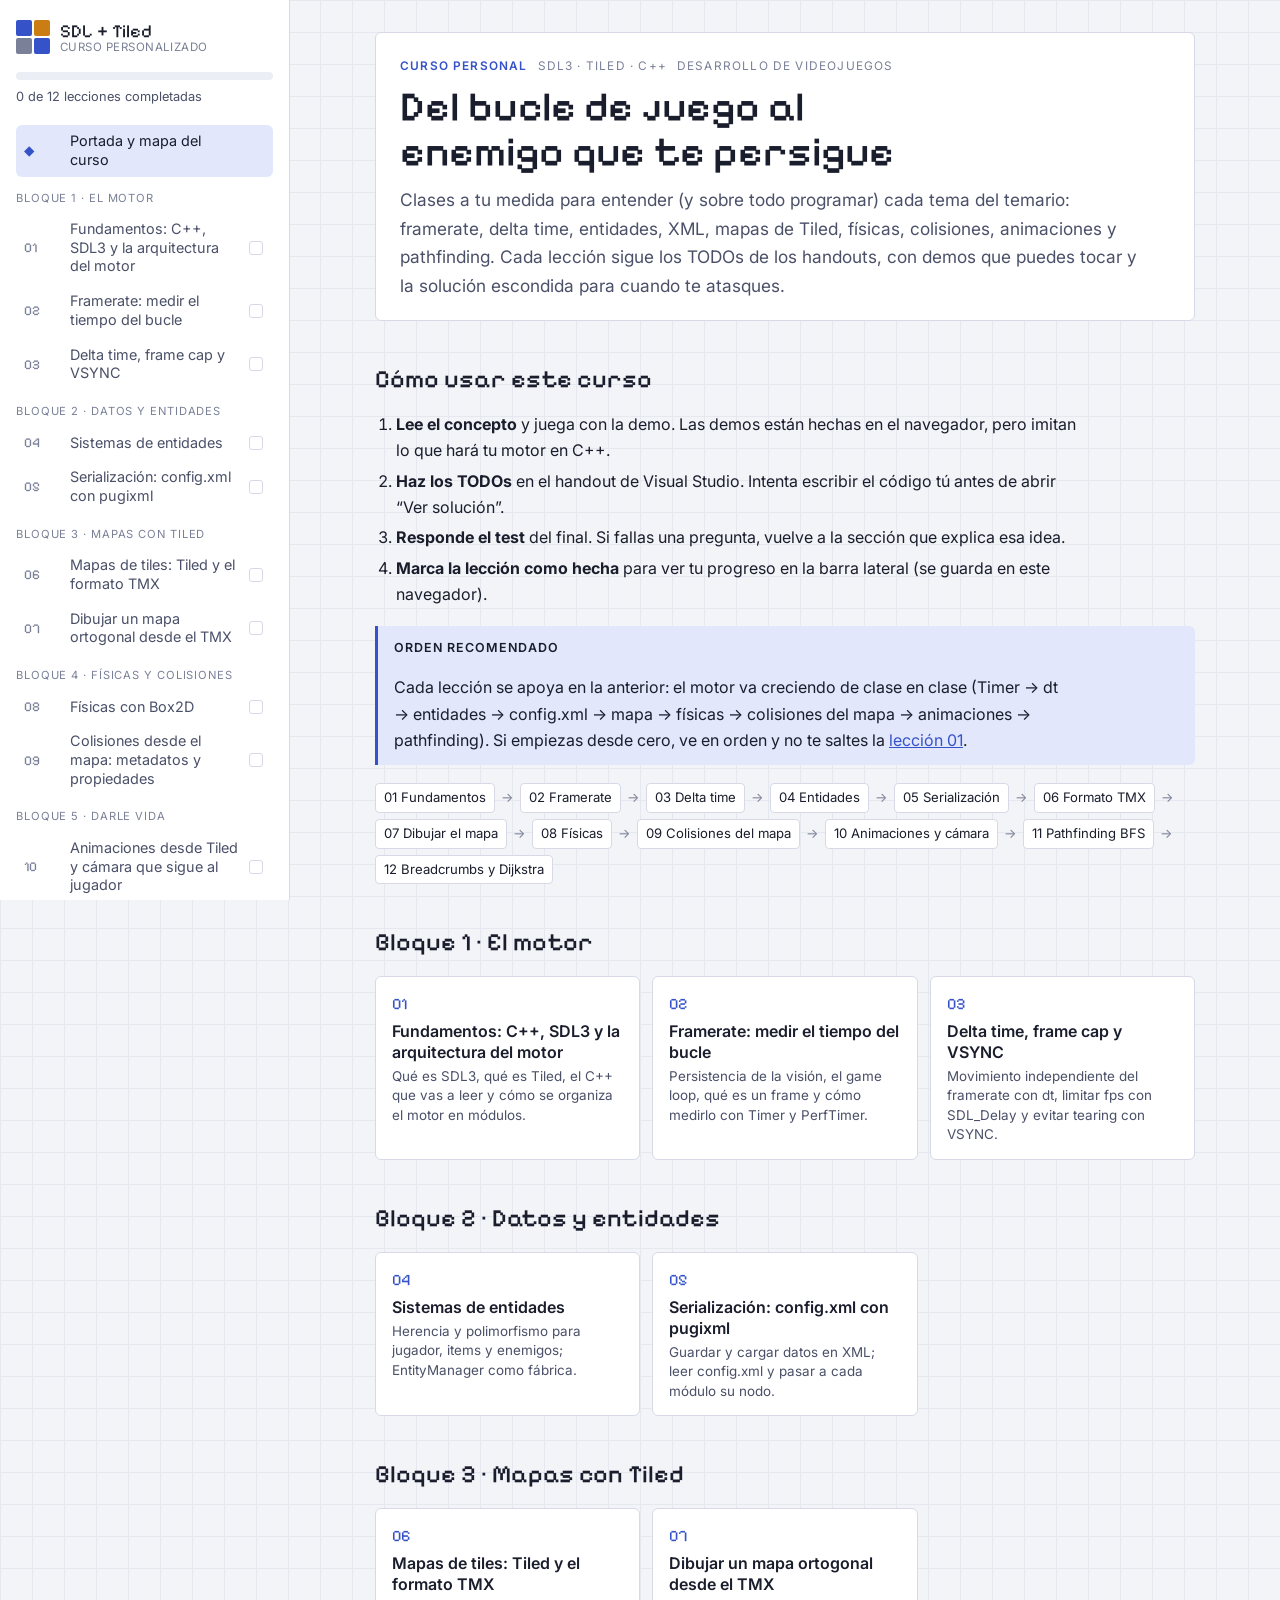
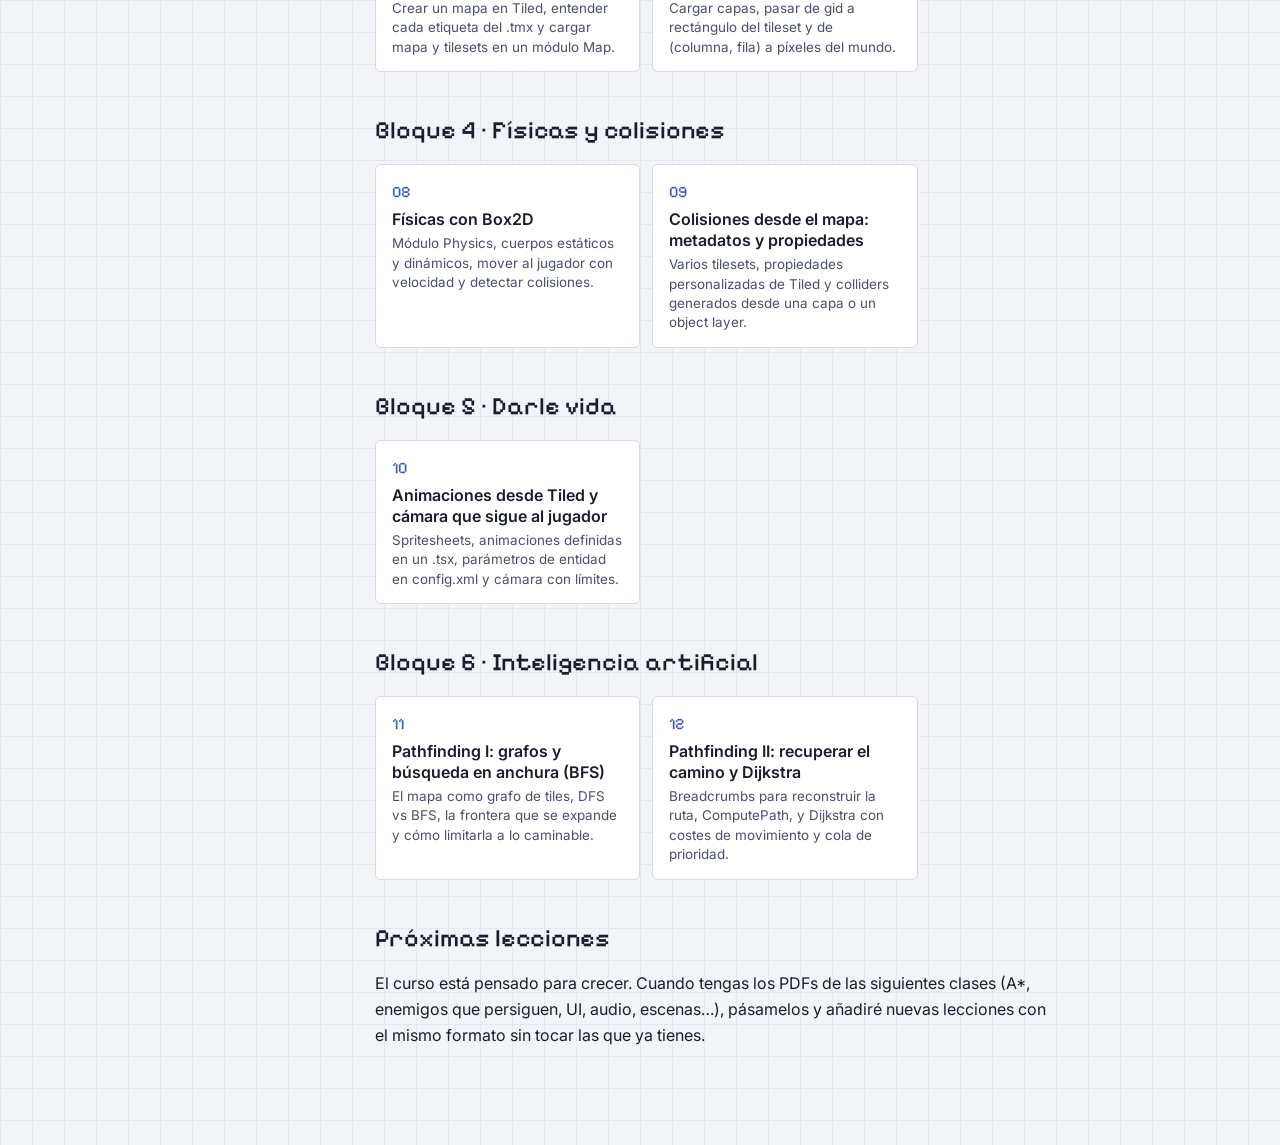
==== index.html @ 7355e134 "Curso web interactivo de SDL3 + Tiled (lecciones 01-12) Web estática con 12 lecciones basadas en el " ====
<!doctype html>
<html lang="es">
<head>
<meta charset="utf-8">
<meta name="viewport" content="width=device-width, initial-scale=1, viewport-fit=cover">
<title>Curso SDL + Tiled</title>
<meta name="claude:viewport-fit-sides" content="cover">
<link rel="preconnect" href="https://fonts.googleapis.com">
<link rel="preconnect" href="https://fonts.gstatic.com" crossorigin>
<link rel="stylesheet" href="https://fonts.googleapis.com/css2?family=Inter:wght@400;500;600;700&family=JetBrains+Mono:wght@400;600&family=Pixelify+Sans:wght@400;500&display=swap">
<link rel="stylesheet" href="css/estilo.css">
</head>
<body>
<div class="mobile-bar">
  <button type="button" class="btn" id="menu-btn" aria-label="Abrir temario">☰ Temario</button>
  <span class="brand-name">SDL + Tiled</span>
</div>
<div class="app">
  <aside class="side" id="side">
    <a class="brand" href="#inicio">
      <span class="brand-mark" aria-hidden="true"><i></i><i></i><i></i><i></i></span>
      <span class="brand-name">SDL + Tiled<small>CURSO PERSONALIZADO</small></span>
    </a>
    <div class="progress-box">
      <div class="bar"><span id="prog-bar"></span></div>
      <span id="prog-txt"></span>
    </div>
    <nav aria-label="Temario"><ul class="toc" id="toc"></ul></nav>
    <div class="side-foot">
      <button type="button" class="btn" id="theme-btn">Cambiar tema</button>
      <button type="button" class="btn" id="reset-btn">Reiniciar progreso</button>
    </div>
  </aside>
  <main class="main"><div class="page" id="page"></div></main>
</div>

<script src="js/nucleo.js"></script>
<script src="js/pathfinding_demo.js"></script>
<!-- Lecciones: añade aquí las nuevas en orden -->
<script src="lecciones/L01_fundamentos.js"></script>
<script src="lecciones/L02_framerate.js"></script>
<script src="lecciones/L03_deltatime.js"></script>
<script src="lecciones/L04_entidades.js"></script>
<script src="lecciones/L05_serializacion.js"></script>
<script src="lecciones/L06_tmx.js"></script>
<script src="lecciones/L07_dibujar_mapa.js"></script>
<script src="lecciones/L08_fisicas.js"></script>
<script src="lecciones/L09_colisiones_mapa.js"></script>
<script src="lecciones/L10_animaciones_camara.js"></script>
<script src="lecciones/L11_bfs.js"></script>
<script src="lecciones/L12_dijkstra.js"></script>
</body>
</html>
---- css/estilo.css ----
/* Layout: barra lateral con el temario (como el panel de capas de Tiled) + columna de lectura.
   Fondo con rejilla de 32px que recuerda a un mapa de tiles. */
:root {
  --bg: #f3f4f8;
  --bg-grid: #e6e8f0;
  --surface: #ffffff;
  --surface-2: #eceef5;
  --ink: #1a1e2c;
  --ink-2: #4a5068;
  --ink-3: #7a8097;
  --line: #d7dae6;
  --accent: #3552c8;
  --accent-ink: #ffffff;
  --accent-soft: #e2e7fb;
  --amber: #c97d12;
  --amber-soft: #fbefd9;
  --ok: #1f8a4c;
  --ok-soft: #dcf2e4;
  --bad: #c0392b;
  --bad-soft: #f9e1de;
  --code-bg: #1d2130;
  --code-ink: #e3e6f0;
  --code-com: #7f88a6;
  --code-kw: #8fb3ff;
  --code-ty: #7fd6c2;
  --code-str: #f2c27b;
  --code-num: #f59e8b;
  --code-fn: #d5b8ff;
  --code-pp: #f08bb4;
  --font-display: "Pixelify Sans", "Space Grotesk", system-ui, sans-serif;
  --font-body: "Inter", system-ui, -apple-system, "Segoe UI", sans-serif;
  --font-mono: "JetBrains Mono", ui-monospace, "Cascadia Code", Consolas, monospace;
  --radius: 6px;
  --side-w: 290px;
}
@media (prefers-color-scheme: dark) {
  :root:not([data-theme="light"]) {
    --bg: #12141c; --bg-grid: #1a1d28; --surface: #1a1d28; --surface-2: #232736;
    --ink: #e7e9f2; --ink-2: #b2b7cb; --ink-3: #7f8499; --line: #2e3345;
    --accent: #7e95ff; --accent-ink: #10131c; --accent-soft: #252c4d;
    --amber: #f0b44c; --amber-soft: #3a2f1a; --ok: #4cc782; --ok-soft: #173325;
    --bad: #f07b6e; --bad-soft: #3a1f1d; --code-bg: #0d0f15;
    color-scheme: dark;
  }
}
:root[data-theme="dark"] {
  --bg: #12141c; --bg-grid: #1a1d28; --surface: #1a1d28; --surface-2: #232736;
  --ink: #e7e9f2; --ink-2: #b2b7cb; --ink-3: #7f8499; --line: #2e3345;
  --accent: #7e95ff; --accent-ink: #10131c; --accent-soft: #252c4d;
  --amber: #f0b44c; --amber-soft: #3a2f1a; --ok: #4cc782; --ok-soft: #173325;
  --bad: #f07b6e; --bad-soft: #3a1f1d; --code-bg: #0d0f15;
  color-scheme: dark;
}

* { box-sizing: border-box; }
html, body { margin: 0; }
body {
  background-color: var(--bg);
  background-image:
    linear-gradient(var(--bg-grid) 1px, transparent 1px),
    linear-gradient(90deg, var(--bg-grid) 1px, transparent 1px);
  background-size: 32px 32px;
  color: var(--ink);
  font-family: var(--font-body);
  font-size: 16px;
  line-height: 1.65;
}
body::before {
  content: ""; position: fixed; inset: 0 0 auto; height: env(safe-area-inset-top, 0px);
  z-index: 50; background: var(--surface);
}
a { color: var(--accent); }
:focus-visible { outline: 2px solid var(--accent); outline-offset: 2px; }

/* ---------- Estructura ---------- */
.app { display: grid; grid-template-columns: var(--side-w) minmax(0, 1fr); min-height: 100vh; }
.side {
  position: sticky; top: env(safe-area-inset-top, 0px); height: 100vh; overflow-y: auto;
  background: var(--surface); border-right: 1px solid var(--line);
  padding-block: 20px; padding-left: max(16px, env(safe-area-inset-left, 0px)); padding-right: 16px;
  display: flex; flex-direction: column; gap: 18px;
}
.brand { display: flex; align-items: center; gap: 10px; text-decoration: none; color: var(--ink); }
.brand-mark {
  width: 34px; height: 34px; flex: none; display: grid; grid-template-columns: repeat(2, 1fr); gap: 2px;
}
.brand-mark i { background: var(--accent); border-radius: 2px; }
.brand-mark i:nth-child(2) { background: var(--amber); }
.brand-mark i:nth-child(3) { background: var(--ink-3); }
.brand-name { font-family: var(--font-display); font-size: 1.15rem; line-height: 1.1; }
.brand-name small { display: block; font-family: var(--font-body); font-size: .72rem; color: var(--ink-3); letter-spacing: .04em; }

.progress-box { display: grid; gap: 6px; font-size: .8rem; color: var(--ink-2); }
.bar { height: 8px; background: var(--surface-2); border-radius: 99px; overflow: hidden; }
.bar > span { display: block; height: 100%; background: var(--accent); width: 0; transition: width .3s; }

.toc { list-style: none; margin: 0; padding: 0; display: grid; gap: 2px; }
.toc-group { font-size: .7rem; text-transform: uppercase; letter-spacing: .08em; color: var(--ink-3); margin: 10px 0 4px; }
.toc a {
  display: grid; grid-template-columns: 38px minmax(0, 1fr) 16px; align-items: center; gap: 8px;
  padding: 7px 8px; border-radius: var(--radius); text-decoration: none; color: var(--ink-2); font-size: .9rem; line-height: 1.3;
}
.toc a:hover { background: var(--surface-2); color: var(--ink); }
.toc a.active { background: var(--accent-soft); color: var(--ink); }
.toc .num { font-family: var(--font-display); font-size: .85rem; color: var(--ink-3); }
.toc a.active .num { color: var(--accent); }
.toc .check { width: 14px; height: 14px; border: 1.5px solid var(--line); border-radius: 3px; }
.toc a.done .check { background: var(--ok); border-color: var(--ok); }
.side-foot { margin-top: auto; display: flex; gap: 8px; flex-wrap: wrap; }

.btn {
  font: inherit; font-size: .85rem; cursor: pointer; border-radius: var(--radius);
  border: 1px solid var(--line); background: var(--surface); color: var(--ink); padding: 6px 12px;
  display: inline-flex; align-items: center; gap: 6px; text-decoration: none; line-height: 1.3;
}
.btn:hover { border-color: var(--accent); }
.btn.primary { background: var(--accent); color: var(--accent-ink); border-color: var(--accent); }
.btn.on { background: var(--accent-soft); border-color: var(--accent); }
.btn:disabled { opacity: .45; cursor: default; }

.main { min-width: 0; padding-block: 32px 80px; padding-left: max(16px, env(safe-area-inset-left, 0px)); padding-right: max(16px, env(safe-area-inset-right, 0px)); }
.page { max-width: 820px; margin: 0 auto; }
.mobile-bar { display: none; }

/* ---------- Tipografía de la lección ---------- */
.lesson-head { background: var(--surface); border: 1px solid var(--line); border-radius: var(--radius); padding: 24px 24px 20px; margin-bottom: 28px; }
.eyebrow { font-size: .74rem; letter-spacing: .1em; text-transform: uppercase; color: var(--ink-3); display: flex; gap: 10px; flex-wrap: wrap; }
.eyebrow b { color: var(--accent); font-weight: 600; }
h1 { font-family: var(--font-display); font-weight: 500; font-size: clamp(1.9rem, 4vw, 2.6rem); line-height: 1.1; margin: 8px 0 10px; text-wrap: balance; }
h2 { font-family: var(--font-display); font-weight: 500; font-size: 1.55rem; line-height: 1.2; margin: 44px 0 10px; text-wrap: balance; }
h3 { font-size: 1.08rem; margin: 26px 0 6px; text-wrap: balance; }
.lead { font-size: 1.08rem; color: var(--ink-2); margin: 0; max-width: 65ch; }
.page p, .page li { max-width: 68ch; }
.page ul, .page ol { padding-left: 1.3em; }
.page li + li { margin-top: 4px; }
code { overflow-wrap: anywhere; font-family: var(--font-mono); font-size: .88em; background: var(--surface-2); padding: 1px 5px; border-radius: 4px; }
kbd { font-family: var(--font-mono); font-size: .8em; border: 1px solid var(--line); border-bottom-width: 2px; border-radius: 4px; padding: 0 5px; background: var(--surface); }
.goals { display: grid; grid-template-columns: repeat(auto-fit, minmax(220px, 1fr)); gap: 10px; margin-top: 18px; padding: 0; list-style: none; }
.goals li { margin: 0; font-size: .9rem; color: var(--ink-2); padding-left: 22px; position: relative; max-width: none; }
.goals li::before { content: ""; position: absolute; left: 0; top: .45em; width: 10px; height: 10px; background: var(--accent); border-radius: 2px; }

/* ---------- Bloques ---------- */
.note { border-left: 3px solid var(--accent); background: var(--accent-soft); padding: 12px 16px; border-radius: 0 var(--radius) var(--radius) 0; margin: 18px 0; }
.note.warn { border-color: var(--amber); background: var(--amber-soft); }
.note.game { border-color: var(--ok); background: var(--ok-soft); }
.note > :first-child { margin-top: 0; } .note > :last-child { margin-bottom: 0; }
.note-title { font-weight: 600; font-size: .78rem; letter-spacing: .08em; text-transform: uppercase; display: block; margin-bottom: 4px; }

.code { margin: 16px 0; border-radius: var(--radius); overflow: hidden; background: var(--code-bg); }
.code-head { display: flex; justify-content: space-between; align-items: center; gap: 8px; padding: 6px 12px; font-family: var(--font-mono); font-size: .75rem; color: var(--code-com); border-bottom: 1px solid rgba(255,255,255,.07); }
.code-head button { font: inherit; background: none; border: 1px solid rgba(255,255,255,.15); color: var(--code-ink); border-radius: 4px; padding: 2px 8px; cursor: pointer; }
.code pre { margin: 0; padding: 14px 16px; overflow-x: auto; color: var(--code-ink); font-family: var(--font-mono); font-size: .84rem; line-height: 1.6; tab-size: 4; }
.code pre code { background: none; padding: 0; font-size: inherit; overflow-wrap: normal; }
.t-com { color: var(--code-com); font-style: italic; } .t-kw { color: var(--code-kw); } .t-ty { color: var(--code-ty); }
.t-str { color: var(--code-str); } .t-num { color: var(--code-num); } .t-fn { color: var(--code-fn); } .t-pp { color: var(--code-pp); }
.t-tag { color: var(--code-kw); } .t-attr { color: var(--code-ty); } .t-hl { background: rgba(255, 214, 102, .16); display: inline-block; width: 100%; }

.todo { border: 1px solid var(--line); background: var(--surface); border-radius: var(--radius); padding: 16px 18px; margin: 18px 0; }
.todo-head { display: flex; gap: 10px; align-items: baseline; flex-wrap: wrap; }
.todo-tag { font-family: var(--font-display); color: var(--amber); font-size: 1rem; }
.todo-file { font-family: var(--font-mono); font-size: .78rem; color: var(--ink-3); }
.todo > p { margin: 8px 0; }
details.sol { margin-top: 10px; }
details.sol > summary { cursor: pointer; color: var(--accent); font-weight: 600; font-size: .9rem; }
details.sol[open] > summary { margin-bottom: 4px; }

table.t { border-collapse: collapse; width: 100%; font-size: .9rem; margin: 14px 0; }
.table-wrap { overflow-x: auto; }
table.t th, table.t td { text-align: left; padding: 8px 10px; border-bottom: 1px solid var(--line); vertical-align: top; }
table.t th { font-size: .75rem; letter-spacing: .06em; text-transform: uppercase; color: var(--ink-3); font-weight: 600; }

/* ---------- Demos ---------- */
.demo { background: var(--surface); border: 1px solid var(--line); border-radius: var(--radius); margin: 22px 0; overflow: hidden; }
.demo-head { padding: 12px 16px; border-bottom: 1px solid var(--line); display: flex; justify-content: space-between; gap: 10px; flex-wrap: wrap; align-items: baseline; }
.demo-title { font-family: var(--font-display); font-size: 1.05rem; }
.demo-hint { font-size: .8rem; color: var(--ink-3); }
.demo-body { padding: 14px 16px; display: grid; gap: 12px; }
.demo canvas { display: block; width: 100%; max-width: 100%; border-radius: 4px; background: var(--surface-2); touch-action: none; }
.demo canvas:focus-visible { outline: 2px solid var(--accent); }
.controls { display: flex; flex-wrap: wrap; gap: 8px 14px; align-items: center; font-size: .88rem; }
.controls label { display: inline-flex; align-items: center; gap: 8px; }
.controls input[type="range"] { width: 140px; accent-color: var(--accent); }
.controls select { font: inherit; font-size: .85rem; padding: 4px 6px; border-radius: 4px; border: 1px solid var(--line); background: var(--surface); color: var(--ink); }
.readout { display: flex; flex-wrap: wrap; gap: 8px; font-family: var(--font-mono); font-size: .8rem; font-variant-numeric: tabular-nums; }
.readout span { background: var(--surface-2); padding: 3px 8px; border-radius: 4px; }
.readout b { color: var(--accent); font-weight: 600; }
.log { font-family: var(--font-mono); font-size: .78rem; background: var(--code-bg); color: var(--code-ink); border-radius: 4px; padding: 10px 12px; max-height: 190px; overflow-y: auto; white-space: pre-wrap; margin: 0; }
.split { display: grid; grid-template-columns: repeat(auto-fit, minmax(260px, 1fr)); gap: 12px; }
.split > * { min-width: 0; }
textarea.xml { width: 100%; min-height: 260px; font-family: var(--font-mono); font-size: .8rem; line-height: 1.5; border: 1px solid var(--line); border-radius: 4px; padding: 10px; background: var(--surface-2); color: var(--ink); resize: vertical; }
input.query { width: 100%; font-family: var(--font-mono); font-size: .82rem; padding: 7px 10px; border: 1px solid var(--line); border-radius: 4px; background: var(--surface-2); color: var(--ink); }

/* ---------- Quiz ---------- */
.quiz { display: grid; gap: 14px; margin: 16px 0; }
.q { background: var(--surface); border: 1px solid var(--line); border-radius: var(--radius); padding: 14px 16px; }
.q-text { font-weight: 600; margin: 0 0 10px; }
.q-opts { display: grid; gap: 6px; }
.q-opts button { text-align: left; font: inherit; font-size: .92rem; padding: 8px 12px; border-radius: 5px; border: 1px solid var(--line); background: var(--surface); color: var(--ink); cursor: pointer; }
.q-opts button:hover:not(:disabled) { border-color: var(--accent); }
.q-opts button.right { background: var(--ok-soft); border-color: var(--ok); }
.q-opts button.wrong { background: var(--bad-soft); border-color: var(--bad); }
.q-opts button:disabled { cursor: default; }
.q-exp { margin: 10px 0 0; font-size: .9rem; color: var(--ink-2); }

.lesson-foot { display: flex; justify-content: space-between; gap: 10px; flex-wrap: wrap; margin-top: 48px; padding-top: 20px; border-top: 1px solid var(--line); }
.done-toggle.on { background: var(--ok); border-color: var(--ok); color: #fff; }

/* ---------- Portada ---------- */
.cards { display: grid; grid-template-columns: repeat(auto-fill, minmax(230px, 1fr)); gap: 12px; margin: 18px 0; }
.card { background: var(--surface); border: 1px solid var(--line); border-radius: var(--radius); padding: 14px 16px; text-decoration: none; color: var(--ink); display: grid; gap: 4px; align-content: start; }
.card:hover { border-color: var(--accent); }
.card .num { font-family: var(--font-display); color: var(--accent); }
.card .ttl { font-weight: 600; line-height: 1.3; }
.card .sum { font-size: .84rem; color: var(--ink-2); line-height: 1.45; }
.card.done .num::after { content: " ✓"; color: var(--ok); }
.path { display: flex; flex-wrap: wrap; gap: 6px; align-items: center; font-size: .82rem; margin: 10px 0; }
.path span { background: var(--surface); border: 1px solid var(--line); border-radius: 4px; padding: 3px 8px; }
.path i { color: var(--ink-3); font-style: normal; }

@media (max-width: 900px) {
  .app { grid-template-columns: minmax(0, 1fr); }
  .side { position: fixed; inset: 0 auto 0 0; width: min(320px, 88vw); z-index: 40; transform: translateX(-102%); transition: transform .2s; box-shadow: 0 0 40px rgba(0,0,0,.25); padding-top: calc(20px + env(safe-area-inset-top, 0px)); }
  .side.open { transform: none; }
  .mobile-bar {
    display: flex; align-items: center; justify-content: space-between; gap: 10px; position: sticky; top: env(safe-area-inset-top, 0px); z-index: 30;
    background: var(--surface); border-bottom: 1px solid var(--line);
    padding-block: 10px; padding-left: max(16px, env(safe-area-inset-left, 0px)); padding-right: max(16px, env(safe-area-inset-right, 0px));
  }
  .main { padding-top: 20px; }
  .lesson-head { padding: 18px 16px; }
}
@media (prefers-reduced-motion: reduce) { * { transition: none !important; scroll-behavior: auto !important; } }
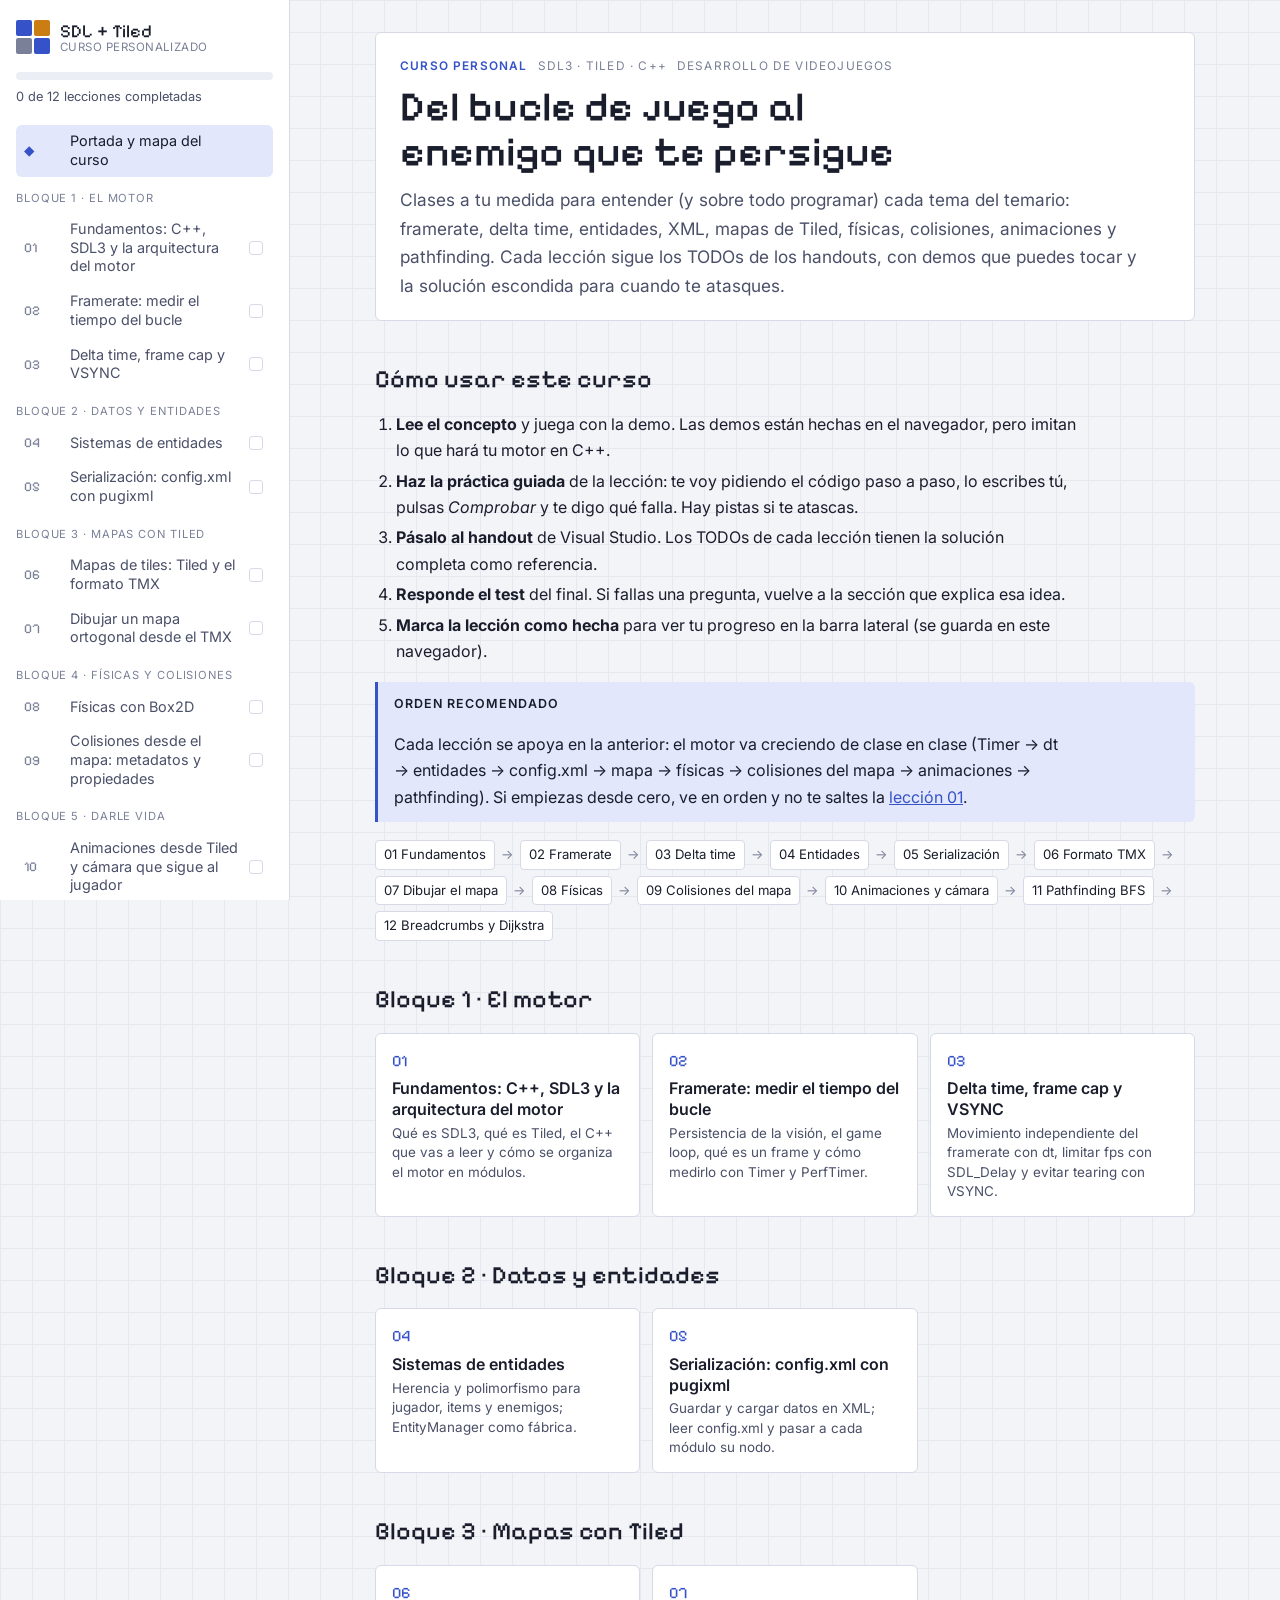
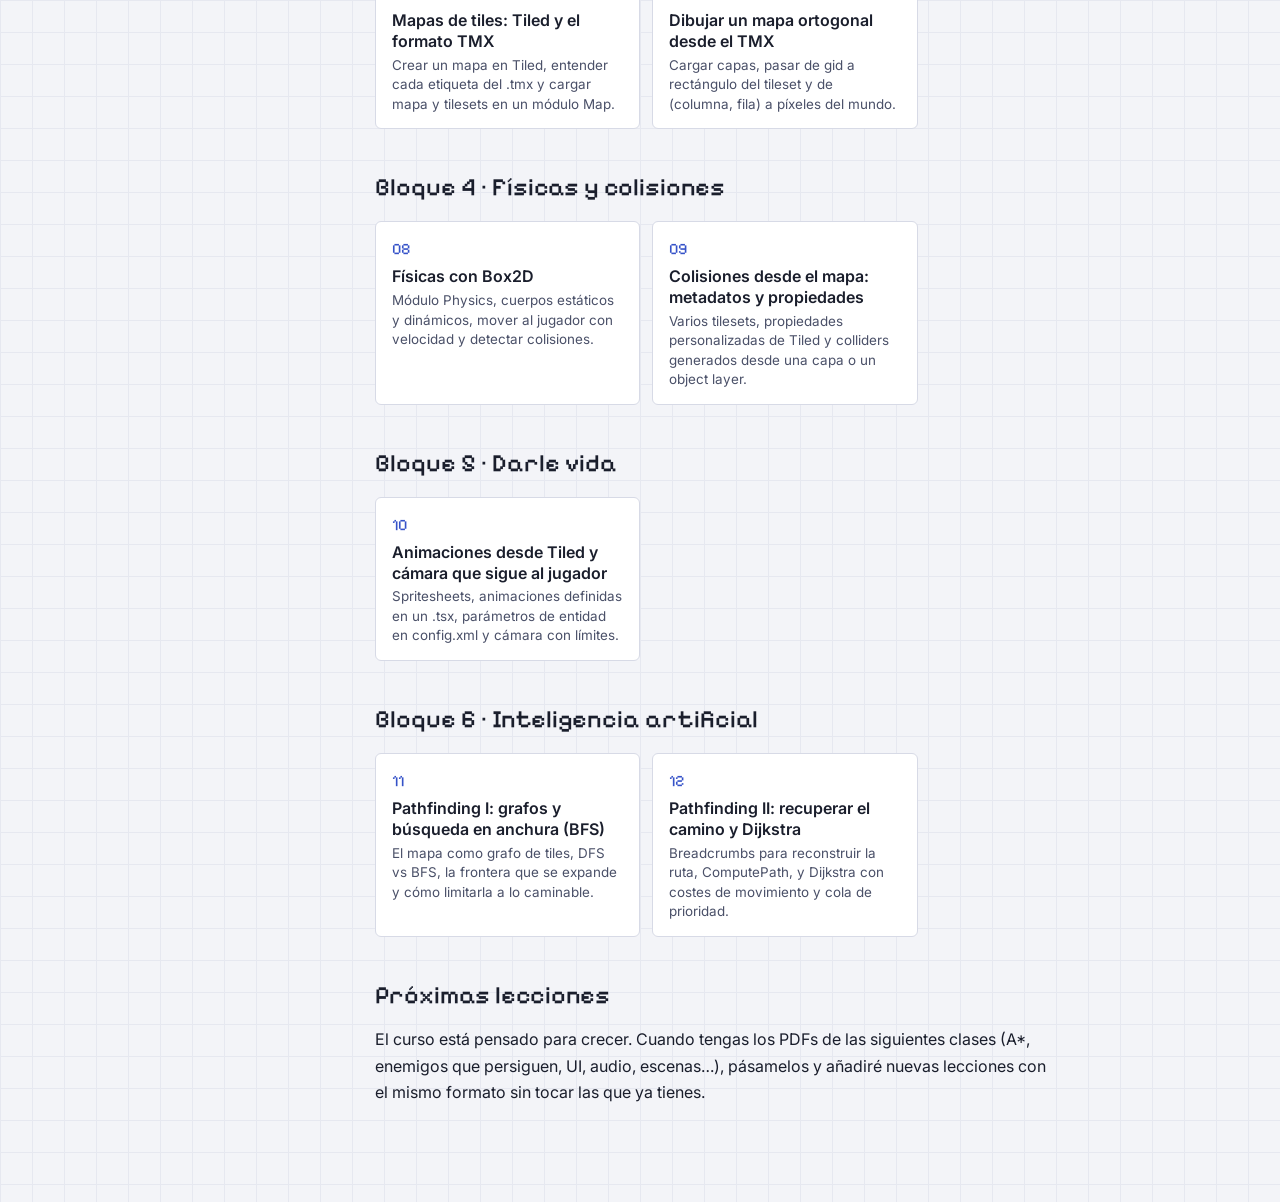
==== commit 0ebe63bc: "Prácticas guiadas paso a paso en todas las lecciones Cada lección incluye ahora una práctica donde e" ====
--- a/index.html
+++ b/index.html
@@ -36,6 +36,7 @@
 
 <script src="js/nucleo.js"></script>
 <script src="js/pathfinding_demo.js"></script>
+<script src="js/practica.js"></script>
 <!-- Lecciones: añade aquí las nuevas en orden -->
 <script src="lecciones/L01_fundamentos.js"></script>
 <script src="lecciones/L02_framerate.js"></script>
@@ -49,5 +50,18 @@
 <script src="lecciones/L10_animaciones_camara.js"></script>
 <script src="lecciones/L11_bfs.js"></script>
 <script src="lecciones/L12_dijkstra.js"></script>
+<!-- Prácticas guiadas (una por lección) -->
+<script src="practicas/P01_fundamentos.js"></script>
+<script src="practicas/P02_framerate.js"></script>
+<script src="practicas/P03_deltatime.js"></script>
+<script src="practicas/P04_entidades.js"></script>
+<script src="practicas/P05_serializacion.js"></script>
+<script src="practicas/P06_tmx.js"></script>
+<script src="practicas/P07_dibujar_mapa.js"></script>
+<script src="practicas/P08_fisicas.js"></script>
+<script src="practicas/P09_colisiones_mapa.js"></script>
+<script src="practicas/P10_animaciones_camara.js"></script>
+<script src="practicas/P11_bfs.js"></script>
+<script src="practicas/P12_dijkstra.js"></script>
 </body>
 </html>
--- a/css/estilo.css
+++ b/css/estilo.css
@@ -230,3 +230,37 @@
   .lesson-head { padding: 18px 16px; }
 }
 @media (prefers-reduced-motion: reduce) { * { transition: none !important; scroll-behavior: auto !important; } }
+
+/* ---------- Práctica guiada ---------- */
+.head-actions { display: flex; flex-wrap: wrap; gap: 10px; align-items: center; margin-top: 18px; font-size: .85rem; color: var(--ink-3); }
+.prac { margin: 48px 0 24px; border: 2px solid var(--accent); border-radius: var(--radius); background: var(--surface); overflow: hidden; scroll-margin-top: 70px; }
+.prac-head { padding: 18px 20px; background: var(--accent-soft); border-bottom: 1px solid var(--line); }
+.prac-eyebrow { font-size: .72rem; letter-spacing: .1em; text-transform: uppercase; color: var(--accent); font-weight: 600; }
+.prac-prog { display: flex; align-items: center; gap: 12px; margin-top: 12px; font-size: .82rem; color: var(--ink-2); flex-wrap: wrap; }
+.prac-prog .bar { flex: 1 1 140px; background: var(--surface); }
+.paso { padding: 18px 20px; border-top: 1px solid var(--line); }
+.paso:first-of-type { border-top: 0; }
+.paso.resuelto { opacity: .78; }
+.paso.actual { background: var(--surface); }
+.paso h3 { margin-top: 2px; }
+.paso-num { font-family: var(--font-display); color: var(--amber); font-size: .95rem; }
+.slot { font: inherit; font-family: var(--font-mono); font-size: .84rem; color: var(--code-str); background: rgba(255,255,255,.07); border: 1px dashed var(--code-com); border-radius: 3px; padding: 0 4px; margin: 0 1px; max-width: 100%; }
+.slot:focus { outline: 2px solid var(--code-kw); outline-offset: 1px; border-style: solid; }
+.slot.good { border: 1px solid #4cc782; color: #9be7b8; }
+.slot.bad { border: 1px solid #f07b6e; background: rgba(240,123,110,.15); }
+.prac-ta { width: 100%; min-height: 120px; font-family: var(--font-mono); font-size: .84rem; line-height: 1.6; tab-size: 4; background: var(--code-bg); color: var(--code-ink); border: 2px dashed var(--code-com); border-radius: var(--radius); padding: 12px 14px; resize: vertical; margin: 4px 0 8px; }
+.prac-ta:focus { outline: none; border-style: solid; border-color: var(--code-kw); }
+.prac-ta.good { border: 2px solid var(--ok); }
+.prac-ta.bad { border: 2px solid var(--bad); }
+.paso-btns { display: flex; flex-wrap: wrap; gap: 8px; margin-top: 10px; }
+.paso-pistas { display: grid; gap: 6px; margin-top: 10px; }
+.pista { background: var(--amber-soft); border-left: 3px solid var(--amber); padding: 8px 12px; border-radius: 0 4px 4px 0; font-size: .92rem; }
+.paso-fb { margin-top: 12px; padding: 12px 14px; border-radius: var(--radius); font-size: .93rem; display: grid; gap: 8px; justify-items: start; }
+.paso-fb ul { margin: 0; padding-left: 1.2em; }
+.paso-fb.ok { background: var(--ok-soft); border: 1px solid var(--ok); }
+.paso-fb.bad { background: var(--bad-soft); border: 1px solid var(--bad); }
+.paso-fb.info { background: var(--amber-soft); border: 1px solid var(--amber); }
+.porque { color: var(--ink-2); }
+.prac-fin { padding: 18px 20px; background: var(--ok-soft); border-top: 1px solid var(--ok); }
+/* Sin ligaduras: que "->" y "!=" se vean tal cual se escriben */
+code, pre, kbd, .slot, .prac-ta, textarea.xml, input.query, .log, .readout { font-variant-ligatures: none; font-feature-settings: "liga" 0, "calt" 0; }
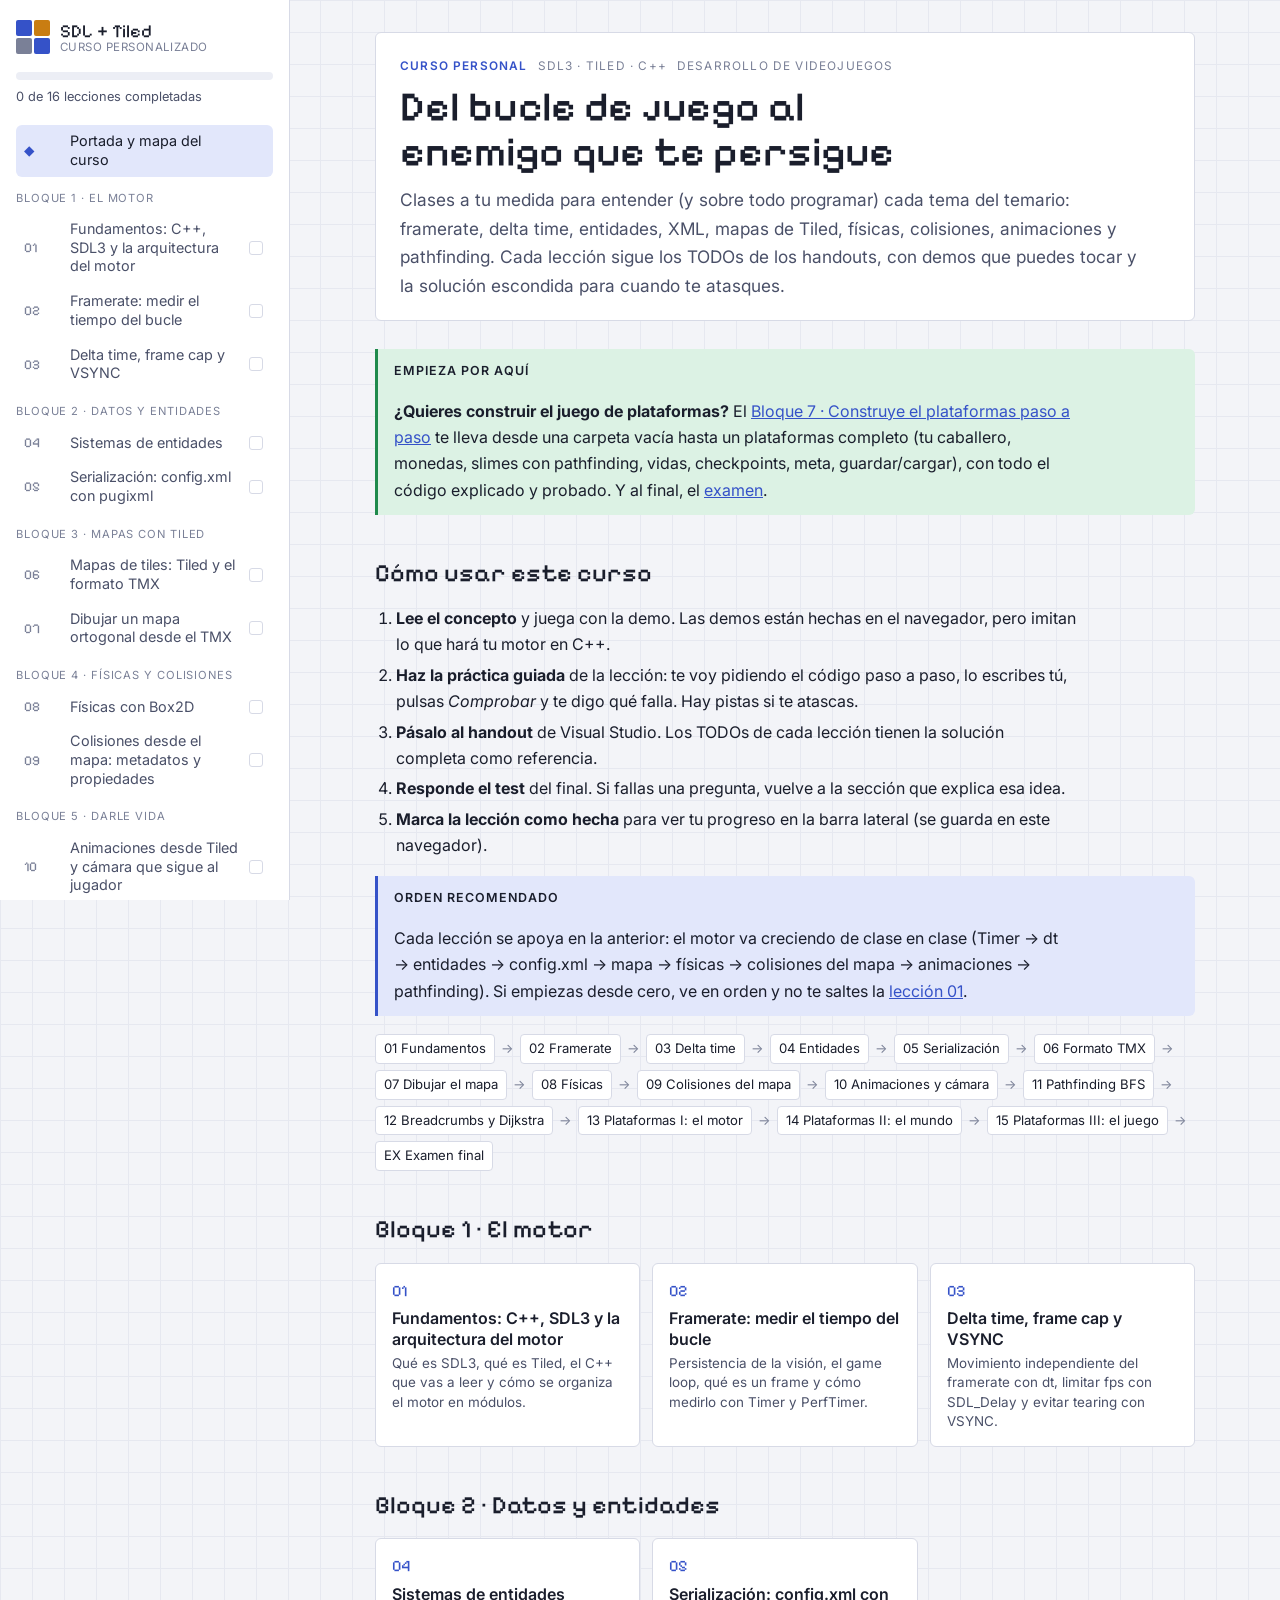
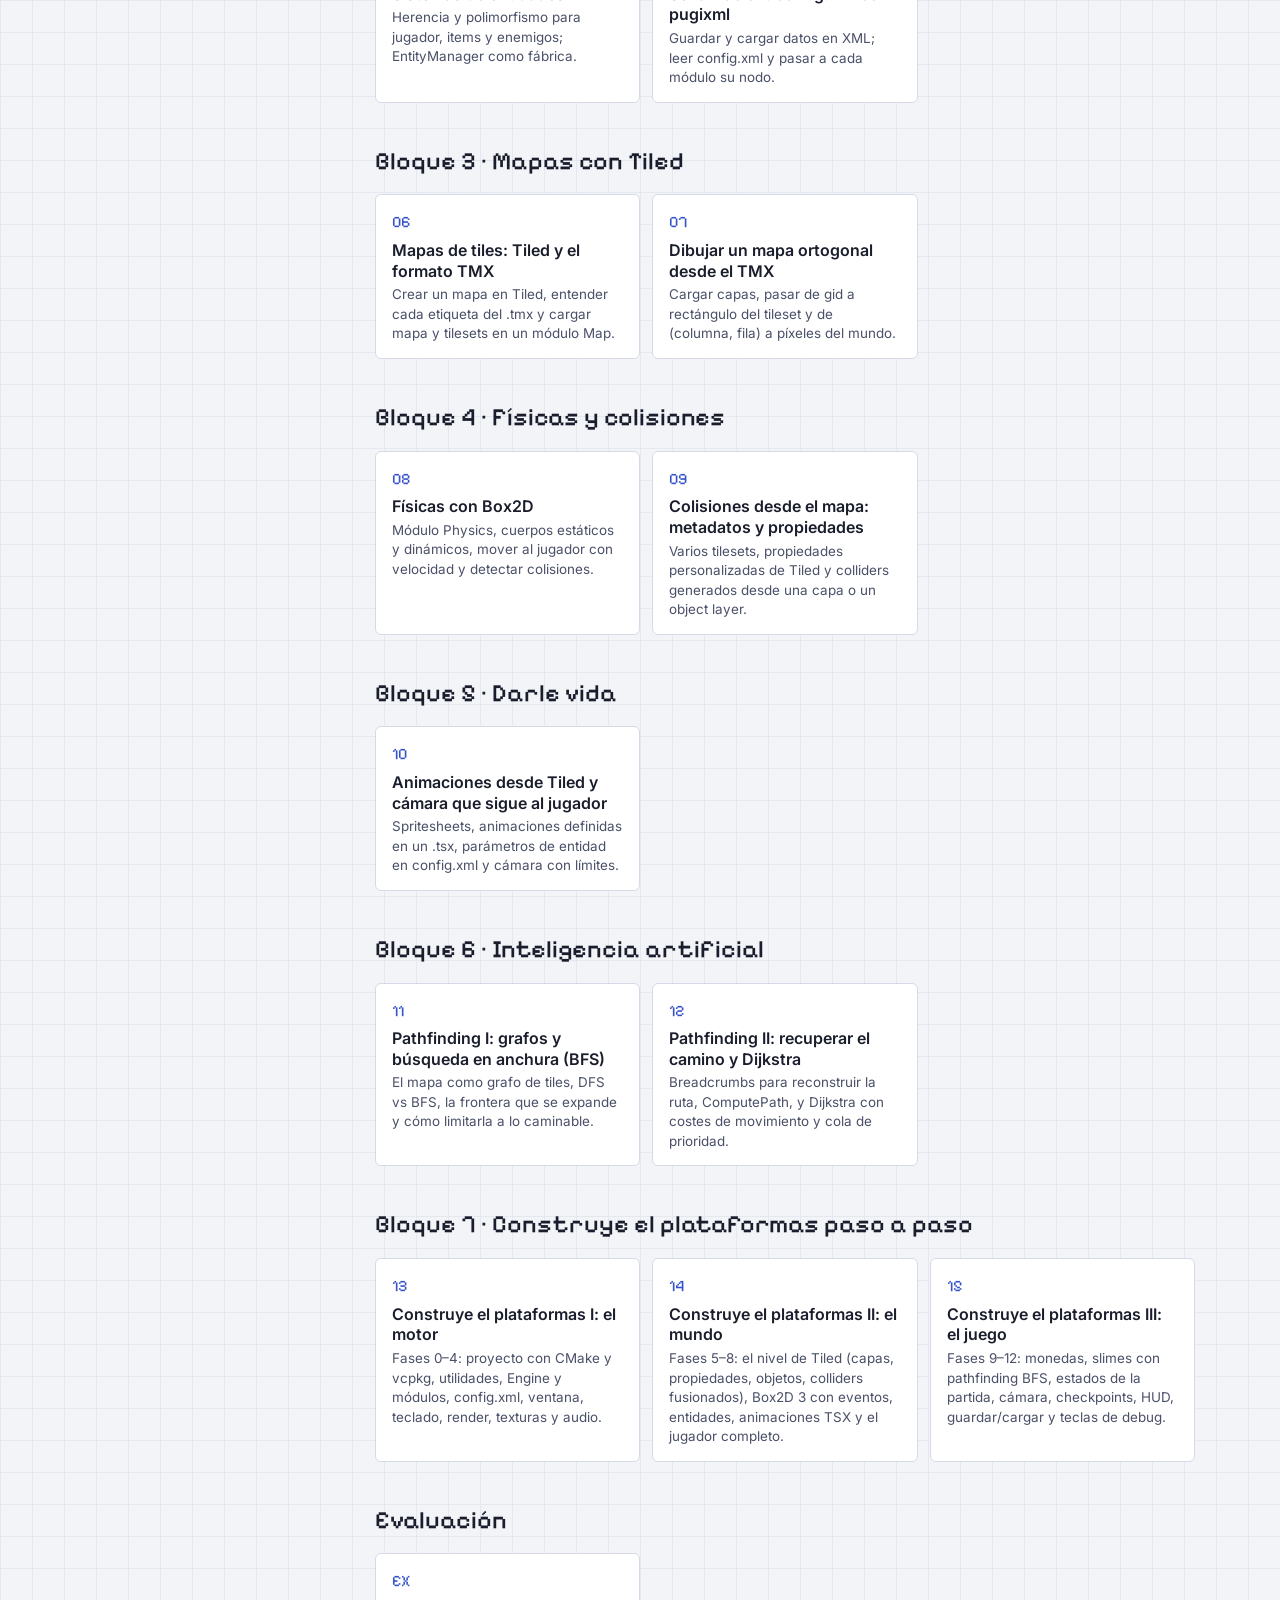
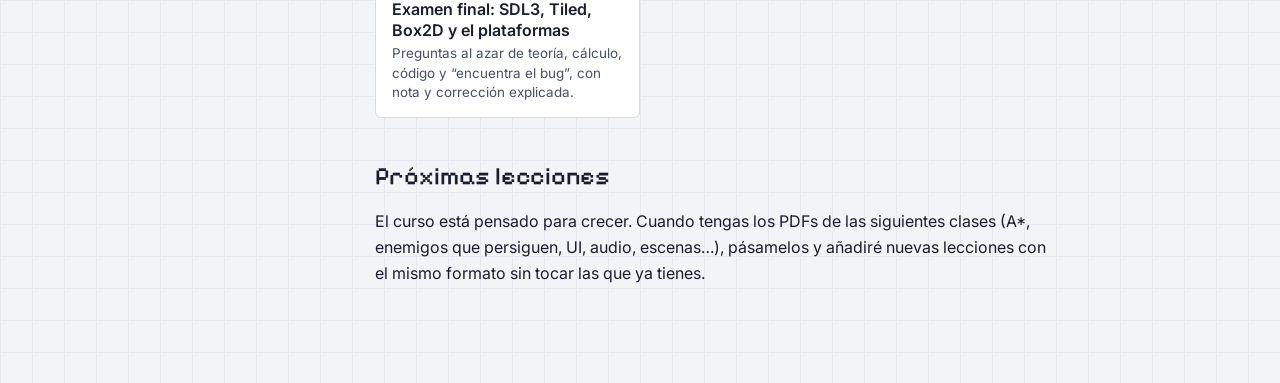
==== commit fc8e0489: "Guía de construcción del plataformas (lecciones 13-15) y exámenes finales Curso SDL: tres lecciones " ====
--- a/index.html
+++ b/index.html
@@ -37,6 +37,7 @@
 <script src="js/nucleo.js"></script>
 <script src="js/pathfinding_demo.js"></script>
 <script src="js/practica.js"></script>
+<script src="js/examen.js"></script>
 <!-- Lecciones: añade aquí las nuevas en orden -->
 <script src="lecciones/L01_fundamentos.js"></script>
 <script src="lecciones/L02_framerate.js"></script>
@@ -50,6 +51,10 @@
 <script src="lecciones/L10_animaciones_camara.js"></script>
 <script src="lecciones/L11_bfs.js"></script>
 <script src="lecciones/L12_dijkstra.js"></script>
+<script src="lecciones/L13_construir_motor.js"></script>
+<script src="lecciones/L14_construir_mundo.js"></script>
+<script src="lecciones/L15_construir_juego.js"></script>
+<script src="examen/banco.js"></script>
 <!-- Prácticas guiadas (una por lección) -->
 <script src="practicas/P01_fundamentos.js"></script>
 <script src="practicas/P02_framerate.js"></script>
--- a/css/estilo.css
+++ b/css/estilo.css
@@ -264,3 +264,44 @@
 .prac-fin { padding: 18px 20px; background: var(--ok-soft); border-top: 1px solid var(--ok); }
 /* Sin ligaduras: que "->" y "!=" se vean tal cual se escriben */
 code, pre, kbd, .slot, .prac-ta, textarea.xml, input.query, .log, .readout { font-variant-ligatures: none; font-feature-settings: "liga" 0, "calt" 0; }
+
+/* ---------- Sección "A fondo" (nivel experto) ---------- */
+.fondo { margin: 48px 0 8px; border-top: 3px double var(--ink-3); padding-top: 6px; }
+.fondo-eyebrow { display: inline-block; font-size: .72rem; letter-spacing: .1em; text-transform: uppercase; font-weight: 600; color: var(--accent-ink); background: var(--ink); padding: 3px 10px; border-radius: 3px; margin-top: 10px; }
+:root[data-theme="dark"] .fondo-eyebrow { color: var(--bg); }
+@media (prefers-color-scheme: dark) { :root:not([data-theme="light"]) .fondo-eyebrow { color: var(--bg); } }
+.fondo h2 { margin-top: 26px; }
+.formula { font-family: var(--font-mono); background: var(--surface); border: 1px solid var(--line); border-radius: 6px; padding: 10px 14px; margin: 12px 0; overflow-x: auto; white-space: pre; font-size: .9rem; font-variant-ligatures: none; }
+details.reto { background: var(--surface); border: 1px solid var(--line); border-radius: var(--radius); padding: 12px 16px; margin: 10px 0; }
+details.reto > summary { cursor: pointer; font-weight: 600; }
+details.reto > summary span { color: var(--amber); font-family: var(--font-display); margin-right: 8px; }
+
+/* ---------- Examen ---------- */
+.ex-bar { position: sticky; top: env(safe-area-inset-top, 0px); z-index: 20; background: var(--surface); border: 1px solid var(--line); border-radius: var(--radius); padding: 10px 14px; display: flex; gap: 14px; align-items: center; flex-wrap: wrap; font-size: .9rem; margin-bottom: 18px; }
+.ex-bar .bar { flex: 1 1 120px; }
+.ex-time { font-family: var(--font-mono); font-variant-numeric: tabular-nums; font-weight: 600; }
+.ex-time.poco { color: var(--bad); }
+.ex-q { background: var(--surface); border: 1px solid var(--line); border-radius: var(--radius); padding: 16px 18px; margin: 14px 0; }
+.ex-q.ok { border-color: var(--ok); } .ex-q.mal { border-color: var(--bad); }
+.ex-meta { display: flex; gap: 10px; flex-wrap: wrap; font-size: .72rem; letter-spacing: .06em; text-transform: uppercase; color: var(--ink-3); margin-bottom: 6px; }
+.ex-meta b { color: var(--accent); }
+.ex-enun { font-weight: 600; margin: 0 0 10px; max-width: none; }
+.ex-enun code { font-weight: 400; }
+.ex-ops { display: grid; gap: 6px; }
+.ex-ops label { display: flex; gap: 10px; align-items: flex-start; padding: 8px 12px; border: 1px solid var(--line); border-radius: 5px; cursor: pointer; font-size: .93rem; }
+.ex-ops label:hover { border-color: var(--accent); }
+.ex-ops input { margin-top: 5px; accent-color: var(--accent); }
+.ex-ops label.right { background: var(--ok-soft); border-color: var(--ok); }
+.ex-ops label.wrong { background: var(--bad-soft); border-color: var(--bad); }
+.ex-num { font: inherit; font-family: var(--font-mono); padding: 7px 10px; border: 1px solid var(--line); border-radius: 5px; background: var(--surface-2); color: var(--ink); width: 150px; }
+.ex-fb { margin-top: 12px; padding: 10px 12px; border-radius: 5px; font-size: .92rem; background: var(--surface-2); }
+.ex-fb.ok { background: var(--ok-soft); } .ex-fb.mal { background: var(--bad-soft); }
+.ex-nota { font-family: var(--font-display); font-size: 3.2rem; line-height: 1; }
+.ex-res { display: grid; grid-template-columns: repeat(auto-fit, minmax(240px, 1fr)); gap: 18px; align-items: center; }
+.ex-temas { display: grid; gap: 8px; font-size: .88rem; }
+.ex-tema { display: grid; grid-template-columns: minmax(0, 1fr) 90px 44px; gap: 10px; align-items: center; }
+.ex-tema .bar > span { width: 0; }
+/* Textos largos sin espacios (código) dentro de preguntas: que partan línea en móvil */
+.q-text, .q-opts button, .q-exp, .ex-enun, .ex-ops label, .ex-fb { overflow-wrap: anywhere; }
+/* Pixelify Sans dibuja "fi" como una ligadura que parece una A: desactivarlas en la fuente de títulos */
+h1, h2, .brand-name, .demo-title, .todo-tag, .paso-num, .toc .num, .card .num, .ex-nota, .num { font-variant-ligatures: none; font-feature-settings: "liga" 0, "dlig" 0, "calt" 0; }
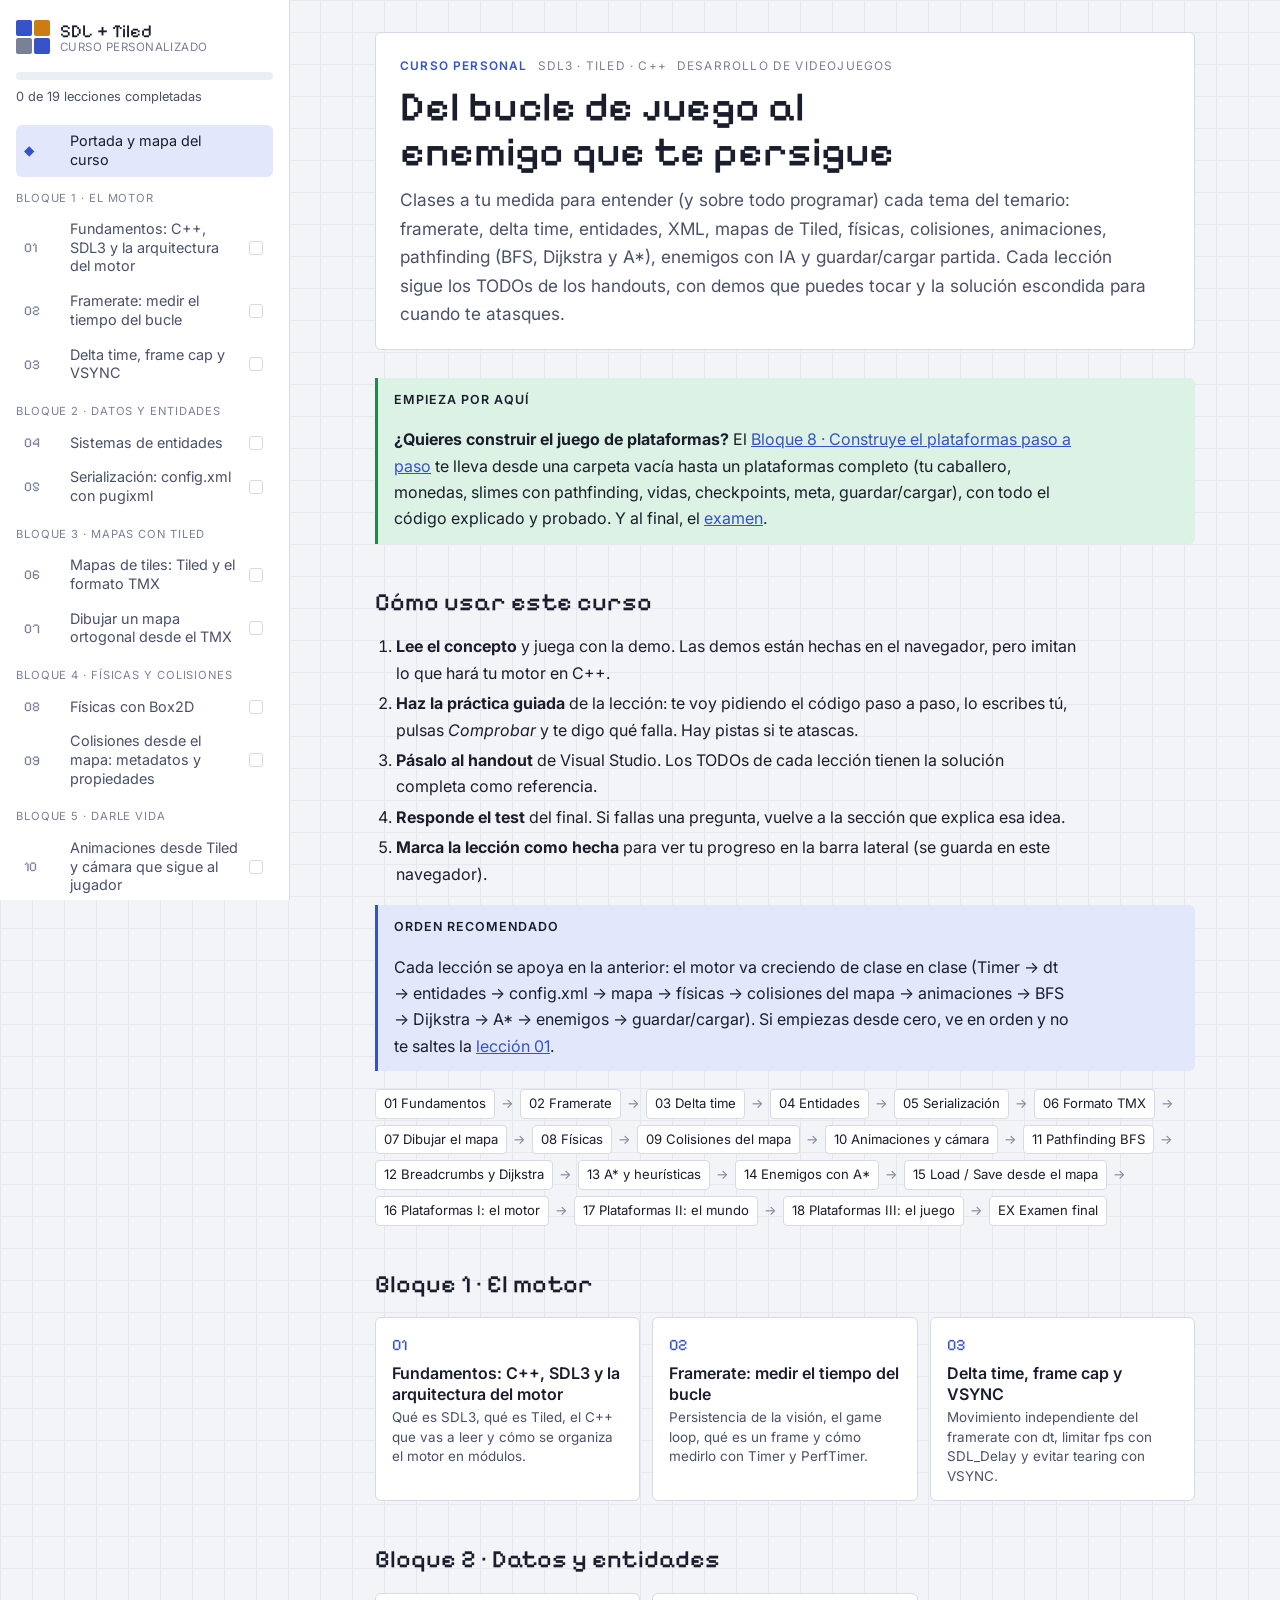
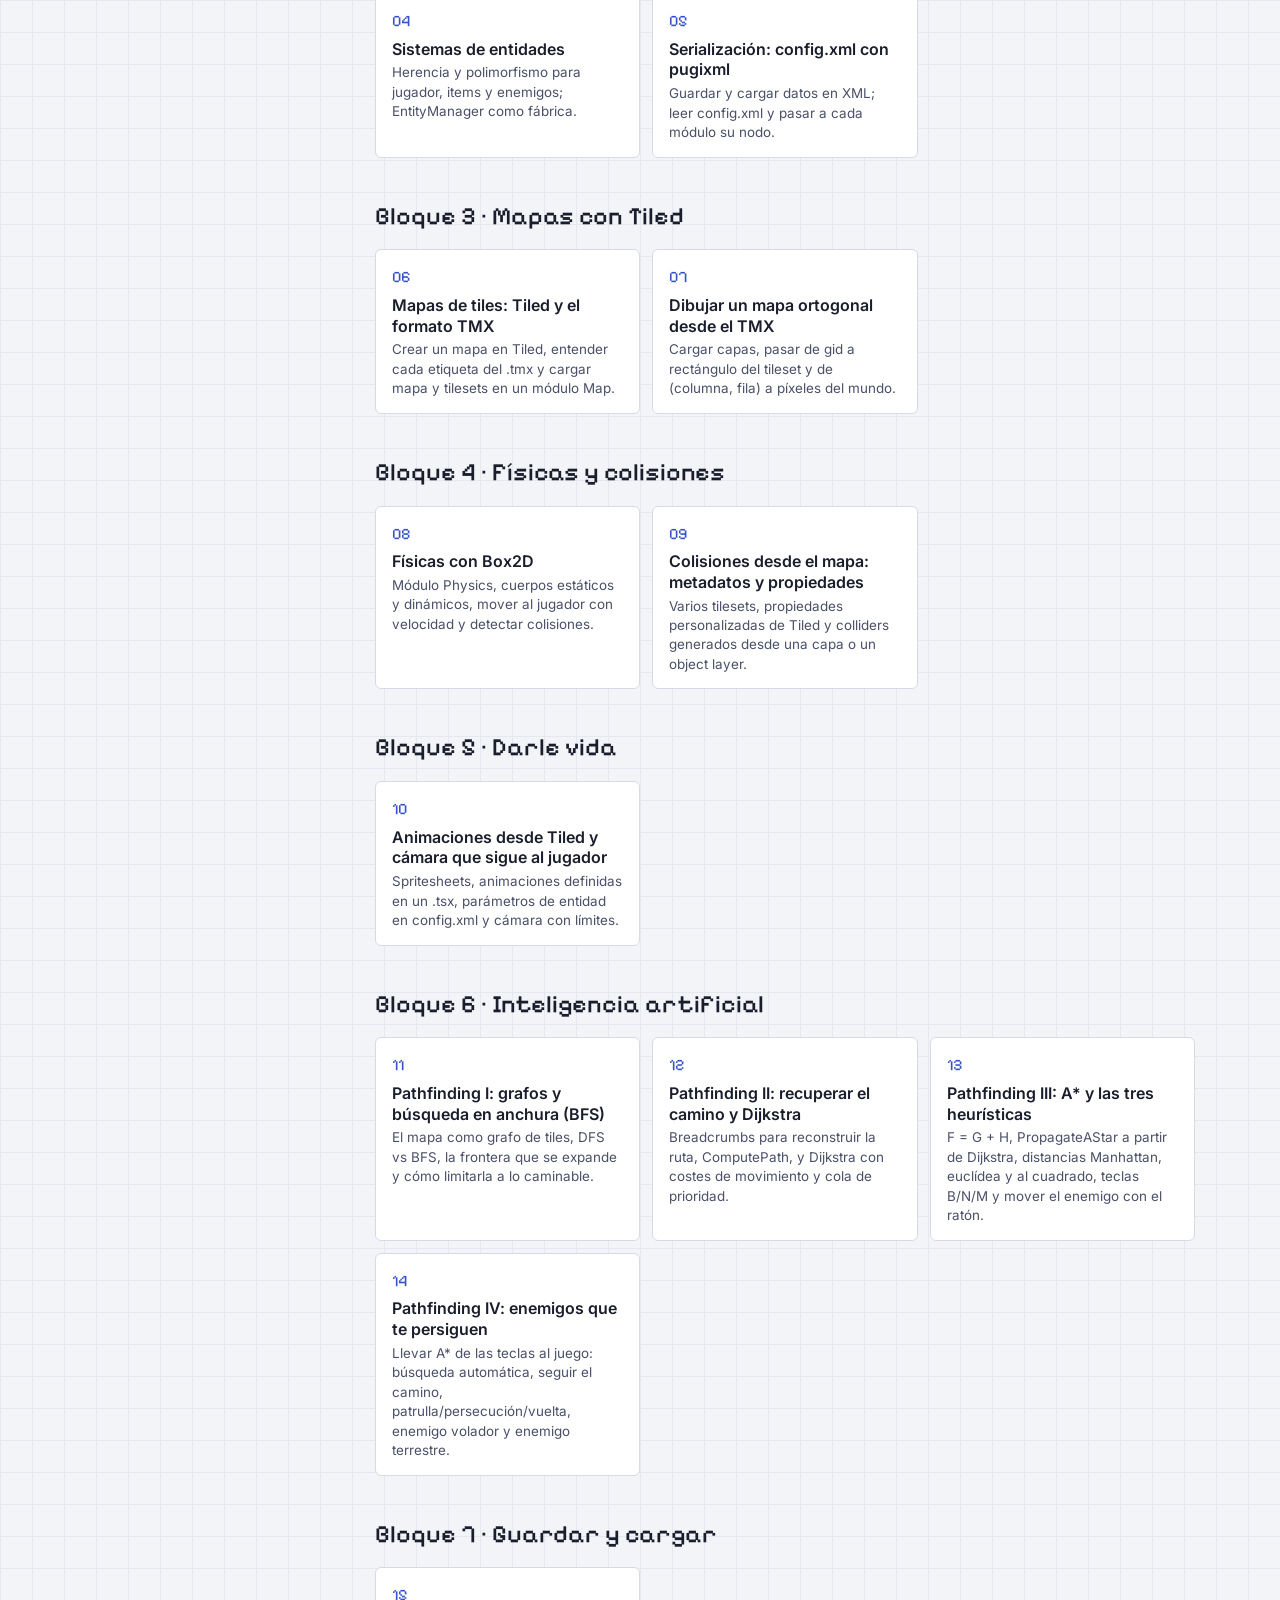
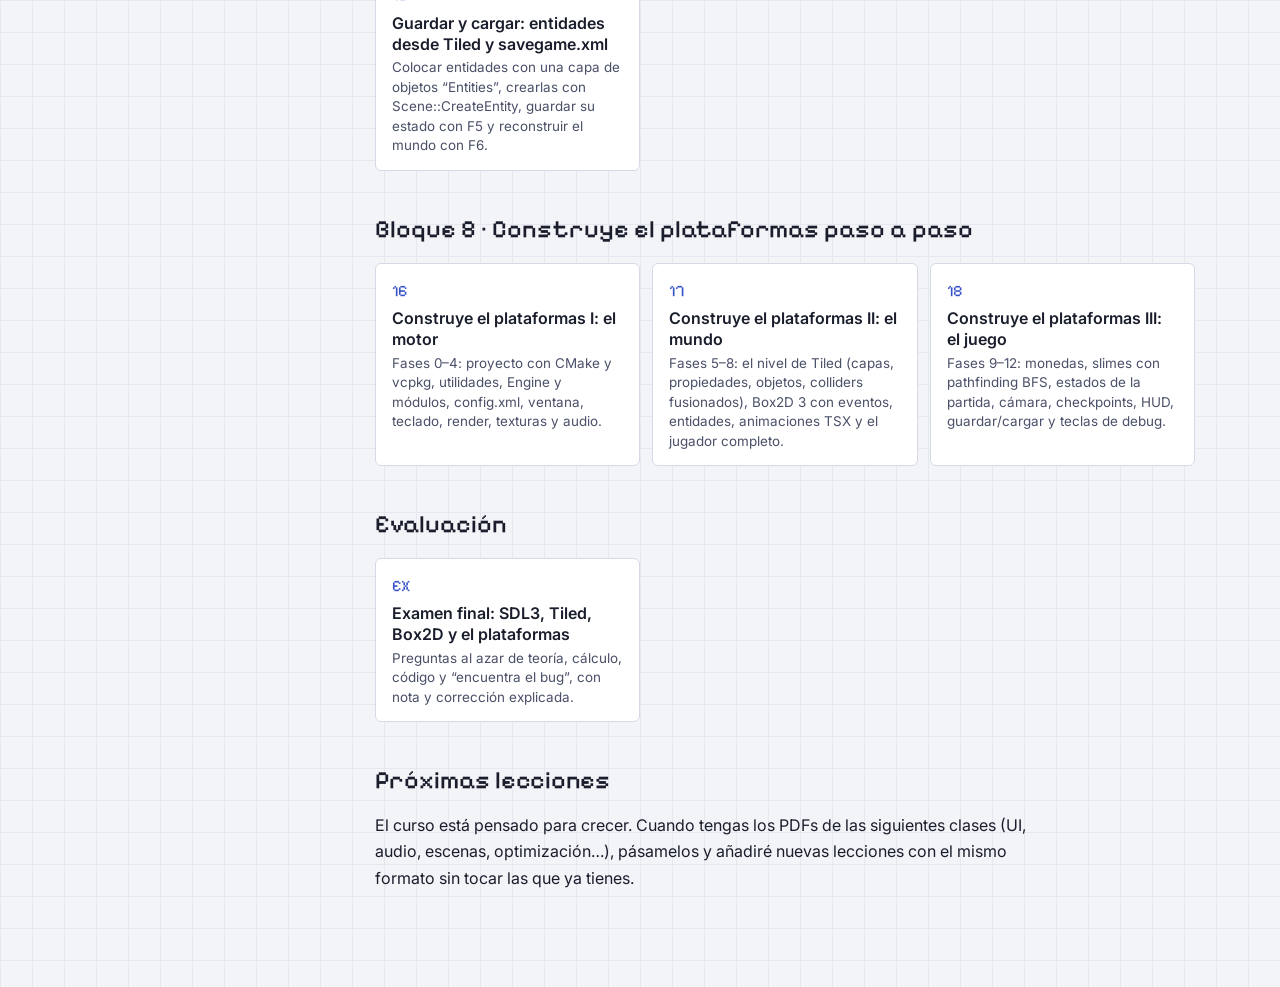
==== commit 97096e0a: "Curso SDL: lecciones A*, enemigos con pathfinding y guardar/cargar (L13-L15 del temario) con práctic" ====
--- a/index.html
+++ b/index.html
@@ -51,9 +51,12 @@
 <script src="lecciones/L10_animaciones_camara.js"></script>
 <script src="lecciones/L11_bfs.js"></script>
 <script src="lecciones/L12_dijkstra.js"></script>
-<script src="lecciones/L13_construir_motor.js"></script>
-<script src="lecciones/L14_construir_mundo.js"></script>
-<script src="lecciones/L15_construir_juego.js"></script>
+<script src="lecciones/L13_astar.js"></script>
+<script src="lecciones/L14_enemigos_pathfinding.js"></script>
+<script src="lecciones/L15_guardar_cargar.js"></script>
+<script src="lecciones/L16_construir_motor.js"></script>
+<script src="lecciones/L17_construir_mundo.js"></script>
+<script src="lecciones/L18_construir_juego.js"></script>
 <script src="examen/banco.js"></script>
 <!-- Prácticas guiadas (una por lección) -->
 <script src="practicas/P01_fundamentos.js"></script>
@@ -68,5 +71,8 @@
 <script src="practicas/P10_animaciones_camara.js"></script>
 <script src="practicas/P11_bfs.js"></script>
 <script src="practicas/P12_dijkstra.js"></script>
+<script src="practicas/P13_astar.js"></script>
+<script src="practicas/P14_enemigos_pathfinding.js"></script>
+<script src="practicas/P15_guardar_cargar.js"></script>
 </body>
 </html>
